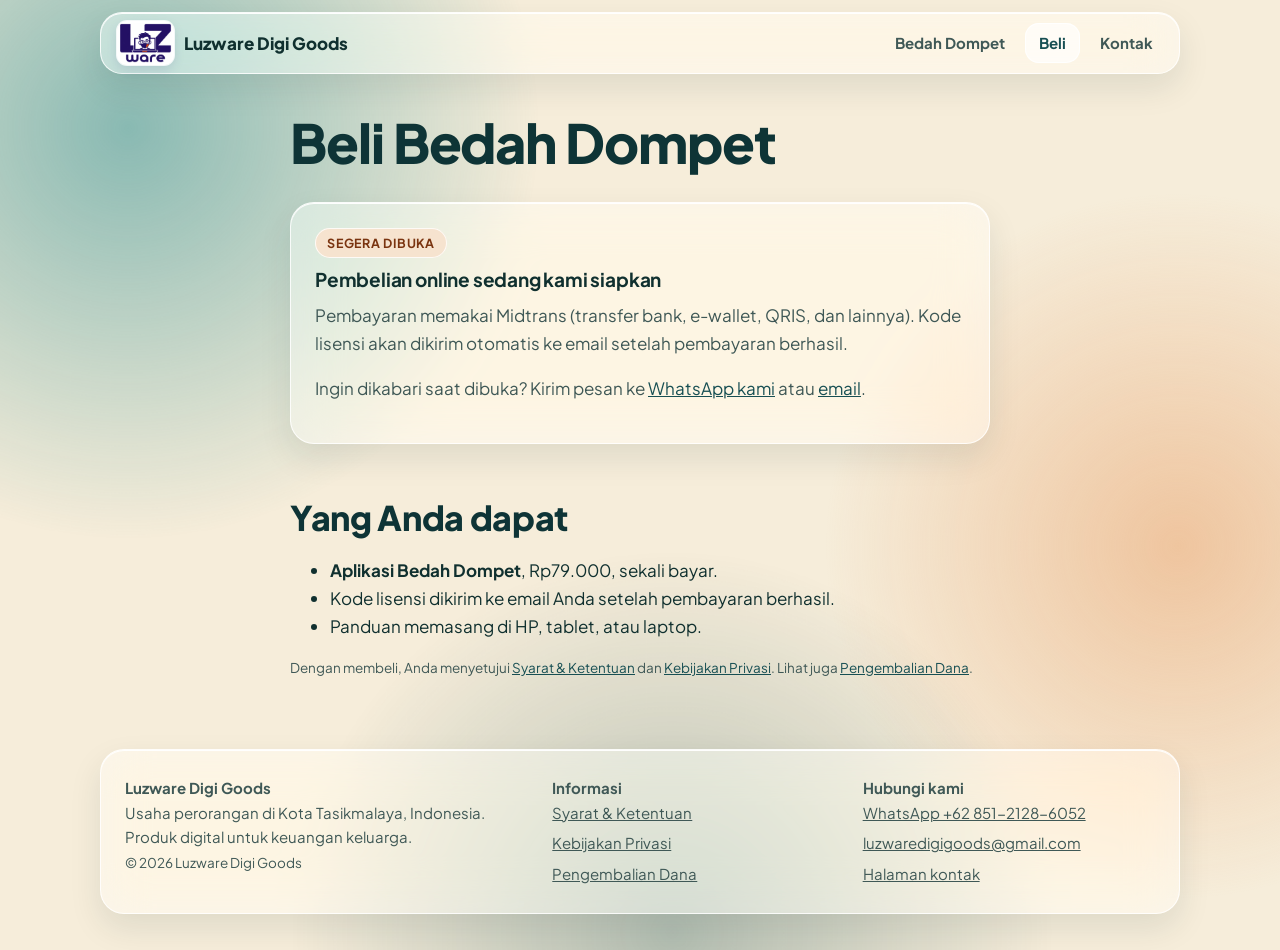
==== beli/index.html @ a2110abf "Logo LZware sebagai identitas situs; paket Lengkap Premium 3 tahun Co-Authored-By: Claude Opus 5.5 <" ====
<!doctype html>
<html lang="id">
<head>
<meta charset="utf-8">
<meta name="viewport" content="width=device-width, initial-scale=1">
<title>Beli Bedah Dompet | Luzware Digi Goods</title>
<meta name="description" content="Beli Bedah Dompet, budget planner keluarga. Pembayaran aman lewat Midtrans.">
<meta name="theme-color" content="#F6EDDA">
<link rel="icon" href="/favicon.ico" sizes="any">
<link rel="icon" type="image/png" sizes="32x32" href="/favicon-32.png">
<link rel="apple-touch-icon" href="/apple-touch-icon.png">
<link rel="preconnect" href="https://fonts.googleapis.com">
<link rel="preconnect" href="https://fonts.gstatic.com" crossorigin>
<link href="https://fonts.googleapis.com/css2?family=Plus+Jakarta+Sans:wght@400;600;700;800&display=swap" rel="stylesheet">
<link rel="stylesheet" href="/gaya.css">
</head>
<body>
<header class="atas"><div class="wrap">
  <a class="merek" href="/"><img src="/gambar/luzware-logo.png" alt="" width="58" height="45">Luzware Digi Goods</a>
  <nav class="menu" aria-label="Menu utama"><a href="/produk/bedah-dompet/">Bedah Dompet</a><a href="/beli/" aria-current="page">Beli</a><a href="/kontak/">Kontak</a></nav>
</div></header>
<main>

<section class="rapi" style="padding-top:36px"><div class="baca">
  <h1>Beli Bedah Dompet</h1>
  <div id="belum" class="kartu">
    <span class="label">Segera dibuka</span>
    <h3 style="margin-top:10px">Pembelian online sedang kami siapkan</h3>
    <p class="muted">Pembayaran memakai Midtrans (transfer bank, e-wallet, QRIS, dan lainnya). Kode lisensi akan dikirim otomatis ke email setelah pembayaran berhasil.</p>
    <p class="muted">Ingin dikabari saat dibuka? Kirim pesan ke <a href="https://wa.me/6285121286052?text=Halo%2C%20saya%20ingin%20dikabari%20saat%20Bedah%20Dompet%20dibuka">WhatsApp kami</a> atau <a href="mailto:luzwaredigigoods@gmail.com">email</a>.</p>
  </div>
  <form id="formBeli" class="kartu" hidden novalidate>
    <p id="modeUji" class="cat" hidden><b>Mode uji coba (Sandbox).</b> Pembayaran tidak sungguhan; pakai simulator Midtrans.</p>
    <fieldset class="paket-pilih" style="border:0;padding:0;margin:0"><legend class="label">Pilih paket</legend><div id="pilihPaket" class="paket-pilih"></div></fieldset>
    <div id="kolomKode" hidden>
      <label for="kode">Kode lisensi keluarga</label>
      <input id="kode" name="kode" autocomplete="off" autocapitalize="characters" maxlength="12" placeholder="BD-ABCD-EF23">
      <p class="muted tipis" style="margin-top:6px">Ada di email pembelian aplikasi. Pemilik akun juga bisa membuka halaman ini dari menu Premium di aplikasi; kodenya terisi otomatis.</p>
    </div>
    <label for="nama">Nama</label>
    <input id="nama" name="nama" autocomplete="name" maxlength="60" required>
    <label for="email" id="labelEmail">Email untuk menerima kode lisensi</label>
    <input id="email" name="email" type="email" autocomplete="email" inputmode="email" maxlength="100" required>
    <p class="muted tipis" style="margin-top:6px">Sebaiknya email akun Google yang akan dipakai membuka Bedah Dompet.</p>
    <label style="display:flex;gap:10px;align-items:flex-start;font-weight:400"><input id="setuju" type="checkbox" style="width:22px;min-height:22px;margin-top:3px;flex:none"> <span>Saya menyetujui <a href="/syarat-ketentuan/">Syarat &amp; Ketentuan</a> dan <a href="/kebijakan-privasi/">Kebijakan Privasi</a>.</span></label>
    <p id="salah" class="cat" role="alert" hidden></p>
    <div class="tombol"><button class="btn utama" id="tombolBayar" type="submit">Lanjut ke pembayaran</button></div>
    <p class="muted tipis">Anda akan diarahkan ke halaman pembayaran Midtrans yang aman: transfer bank, e-wallet, QRIS, dan lainnya.</p>
  </form>
  <h2>Yang Anda dapat</h2>
  <ul>
    <li><b>Aplikasi Bedah Dompet</b>, Rp79.000, sekali bayar.</li>
    <li>Kode lisensi dikirim ke email Anda setelah pembayaran berhasil.</li>
    <li>Panduan memasang di HP, tablet, atau laptop.</li>
  </ul>
  <p class="muted tipis">Dengan membeli, Anda menyetujui <a href="/syarat-ketentuan/">Syarat &amp; Ketentuan</a> dan <a href="/kebijakan-privasi/">Kebijakan Privasi</a>. Lihat juga <a href="/pengembalian-dana/">Pengembalian Dana</a>.</p>
</div></section>

</main>
<script src="/beli/pesan.js"></script>
<script>siapkanBeli();</script>
<footer class="bawah"><div class="wrap">
  <div><b>Luzware Digi Goods</b><br>Usaha perorangan di Kota Tasikmalaya, Indonesia.<br>Produk digital untuk keuangan keluarga.<br><span class="tipis">&copy; 2026 Luzware Digi Goods</span></div>
  <div><b>Informasi</b><ul>
    <li><a href="/syarat-ketentuan/">Syarat &amp; Ketentuan</a></li>
    <li><a href="/kebijakan-privasi/">Kebijakan Privasi</a></li>
    <li><a href="/pengembalian-dana/">Pengembalian Dana</a></li></ul></div>
  <div><b>Hubungi kami</b><ul>
    <li><a href="https://wa.me/6285121286052">WhatsApp +62 851-2128-6052</a></li>
    <li><a href="mailto:luzwaredigigoods@gmail.com">luzwaredigigoods@gmail.com</a></li>
    <li><a href="/kontak/">Halaman kontak</a></li></ul></div>
</div></footer>
<script src="/gerak.js" defer></script>
</body>
</html>
---- gaya.css ----
/* Luzware Digi Goods: gaya Liquid Glass (kaca bening di atas latar krem berwarna).
   Semua gerakan mati untuk pengunjung yang memilih "kurangi gerakan"; efek buram diperingan di layar kecil. */
:root{--bg:#F6EDDA;--fg:#10302F;--muted:#3F5856;--line:rgba(16,48,47,.13);--acc:#174F53;--acc-d:#0E3436;--on-acc:#fff;
  --kaca:rgba(255,255,255,.46);--kaca-kuat:rgba(255,255,255,.66);--tepi:rgba(255,255,255,.82);--kilap:rgba(255,255,255,.95);
  --label-bg:#F6E3CF;--label-fg:#7A3410;--soft:rgba(255,255,255,.55);--bayang:0 14px 32px rgba(16,48,47,.10);--bayang-naik:0 26px 50px rgba(16,48,47,.18);
  --gumpal1:rgba(47,143,146,.55);--gumpal2:rgba(233,164,110,.55);--gumpal3:rgba(23,79,83,.30);--buram:24px;color-scheme:light}
@media(prefers-color-scheme:dark){:root{--bg:#0B1F21;--fg:#E8F1F0;--muted:#A9C0BE;--line:rgba(255,255,255,.13);--acc:#7FC6C8;--acc-d:#B9E3E4;--on-acc:#062224;
  --kaca:rgba(255,255,255,.07);--kaca-kuat:rgba(255,255,255,.12);--tepi:rgba(255,255,255,.17);--kilap:rgba(255,255,255,.22);
  --label-bg:rgba(241,229,199,.13);--label-fg:#F1E5C7;--soft:rgba(255,255,255,.08);--bayang:0 14px 32px rgba(0,0,0,.28);--bayang-naik:0 26px 50px rgba(0,0,0,.4);
  --gumpal1:rgba(47,143,146,.45);--gumpal2:rgba(200,112,58,.30);--gumpal3:rgba(241,229,199,.10);color-scheme:dark}}
@media(max-width:700px){:root{--buram:14px}}
*{box-sizing:border-box}
[hidden]{display:none!important}
html{scroll-behavior:smooth}
body{margin:0;background:var(--bg);color:var(--fg);font:17px/1.65 "Plus Jakarta Sans",system-ui,-apple-system,"Segoe UI",Roboto,sans-serif;-webkit-text-size-adjust:100%;position:relative;min-height:100vh;overflow-x:clip}

/* Latar: tiga gumpalan warna yang hanyut pelan (gradien radial: lebih ringan daripada filter blur) */
body::before,body::after,html::before{content:"";position:fixed;z-index:-1;border-radius:50%;pointer-events:none;will-change:transform}
html::before{width:70vmax;height:70vmax;left:-25vmax;top:-25vmax;background:radial-gradient(circle,var(--gumpal1),transparent 65%);animation:hanyut1 22s ease-in-out infinite}
body::before{width:60vmax;height:60vmax;right:-22vmax;top:18vh;background:radial-gradient(circle,var(--gumpal2),transparent 65%);animation:hanyut2 26s ease-in-out infinite}
body::after{width:65vmax;height:65vmax;left:20vw;bottom:-35vmax;background:radial-gradient(circle,var(--gumpal3),transparent 65%);animation:hanyut1 30s ease-in-out -8s infinite}
@keyframes hanyut1{0%,100%{transform:translate(0,0) scale(1)}50%{transform:translate(6vw,5vh) scale(1.1)}}
@keyframes hanyut2{0%,100%{transform:translate(0,0) scale(1)}50%{transform:translate(-7vw,4vh) scale(.92)}}

a{color:var(--acc)}
a:hover{color:var(--acc-d)}
img{max-width:100%;height:auto}
.wrap{max-width:1080px;margin:0 auto;padding:0 20px}
.baca{max-width:740px;margin:0 auto;padding:0 20px}

/* Kaca: dipakai menu atas, kartu, tanya-jawab, kaki halaman */
header.atas .wrap,.kartu,details,footer.bawah .wrap,.opsi,.cat,input,select,textarea{background:var(--kaca);-webkit-backdrop-filter:blur(var(--buram)) saturate(170%);backdrop-filter:blur(var(--buram)) saturate(170%);border:1px solid var(--tepi);box-shadow:inset 0 1px 0 var(--kilap),var(--bayang)}
@supports not ((backdrop-filter:blur(1px)) or (-webkit-backdrop-filter:blur(1px))){header.atas .wrap,.kartu,details,footer.bawah .wrap,.opsi,.cat,input,select,textarea{background:var(--kaca-kuat)}}

header.atas{position:sticky;top:0;z-index:10;padding:12px 0 0}
@media(max-width:700px){header.atas{position:relative}}
section[id],h2[id]{scroll-margin-top:96px}
header.atas .wrap{display:flex;align-items:center;gap:16px;min-height:60px;flex-wrap:wrap;padding:8px 12px 8px 16px;border-radius:22px;max-width:1080px;width:calc(100% - 32px)}
.merek{display:flex;align-items:center;gap:10px;font-weight:800;color:var(--fg);text-decoration:none}
.merek img{height:44px;width:auto;border-radius:10px;background:#fff;box-shadow:0 0 0 1px var(--tepi),0 4px 12px rgba(35,16,100,.12)}
nav.menu{margin-left:auto;display:flex;gap:6px 6px;flex-wrap:wrap;font-size:15px}
nav.menu a{color:var(--muted);text-decoration:none;font-weight:700;padding:8px 14px;border-radius:14px;transition:background-color .25s,color .25s}
nav.menu a:hover{background:var(--soft);color:var(--fg)}
nav.menu a[aria-current]{background:var(--kaca-kuat);color:var(--acc);box-shadow:inset 0 0 0 1px var(--tepi)}

h1,h2,h3{line-height:1.2;margin:0 0 .5em;letter-spacing:-.01em}
h1{font-size:clamp(32px,5.4vw,54px);font-weight:800;letter-spacing:-.02em;color:var(--acc-d)}
h2{font-size:clamp(24px,3.6vw,34px);font-weight:800;margin-top:1.6em;color:var(--acc-d)}
h3{font-size:19px;margin-top:1.4em}
@media(prefers-color-scheme:dark){h1,h2{color:var(--fg)}}
p,ul,ol{margin:0 0 1em}
.muted{color:var(--muted)}
.hero{padding:56px 0 36px}
.hero .wrap{display:grid;gap:36px;align-items:center}
@media(min-width:860px){.hero .wrap{grid-template-columns:1.1fr .9fr}}
.hero p.lead{font-size:19px;color:var(--muted);max-width:34em}
.tombol{display:flex;gap:12px;flex-wrap:wrap;margin:24px 0 8px}

.btn{display:inline-flex;align-items:center;justify-content:center;min-height:50px;padding:0 24px;border-radius:16px;font-weight:700;text-decoration:none;border:0;cursor:pointer;font-size:16px;font-family:inherit;transition:transform .2s cubic-bezier(.2,.8,.2,1),box-shadow .2s,background-color .2s}
.btn.utama{background:var(--acc);color:var(--on-acc);box-shadow:0 8px 20px rgba(16,48,47,.2)}
.btn.utama:hover{color:var(--on-acc);transform:translateY(-2px);box-shadow:0 14px 28px rgba(16,48,47,.28)}
.btn.kedua{background:var(--kaca);color:var(--fg);-webkit-backdrop-filter:blur(16px);backdrop-filter:blur(16px);box-shadow:inset 0 0 0 1px var(--tepi)}
.btn.kedua:hover{color:var(--fg);transform:translateY(-2px);background:var(--kaca-kuat)}
.btn:active{transform:scale(.97)}
.btn:focus-visible,a:focus-visible,summary:focus-visible,input:focus-visible{outline:3px solid var(--acc);outline-offset:3px}
.btn[aria-disabled=true],.btn:disabled{opacity:.6;pointer-events:none}

/* Tangkapan layar aplikasi dalam bingkai kaca yang mengapung */
.ponsel{display:flex;justify-content:center;gap:18px}
.ponsel img{width:min(44%,230px);border-radius:30px;border:9px solid var(--kaca-kuat);box-shadow:0 0 0 1px var(--tepi),0 30px 60px rgba(16,48,47,.2);animation:apung 6s ease-in-out infinite}
.ponsel img:nth-child(2){margin-top:48px;animation-duration:7s;animation-delay:-2s}
@keyframes apung{0%,100%{transform:translateY(0)}50%{transform:translateY(-14px)}}

section{padding:28px 0}
.kartu{position:relative;overflow:hidden;border-radius:24px;padding:24px;transition:transform .35s cubic-bezier(.2,.8,.2,1),box-shadow .35s}
.kartu::after{content:"";position:absolute;top:0;left:0;width:40%;height:100%;background:linear-gradient(90deg,transparent,rgba(255,255,255,.5),transparent);transform:translateX(-130%) skewX(-20deg);pointer-events:none}
@media(hover:hover){.grid .kartu:hover{transform:translateY(-6px);box-shadow:inset 0 1px 0 var(--kilap),var(--bayang-naik)}.grid .kartu:hover::after{animation:kilau .9s ease-out}}
@keyframes kilau{to{transform:translateX(280%) skewX(-20deg)}}
.grid{display:grid;gap:18px}
@media(min-width:720px){.grid.dua{grid-template-columns:1fr 1fr}.grid.tiga{grid-template-columns:repeat(3,1fr)}}
.grid .kartu h3{margin-top:0;font-size:18px}
.grid .kartu p{margin:0;color:var(--muted);font-size:16px}
.harga{font-size:34px;font-weight:800;color:var(--acc-d);margin:.2em 0;display:flex;flex-wrap:wrap;align-items:baseline;column-gap:8px}
@media(prefers-color-scheme:dark){.harga{color:var(--fg)}}
.harga small{font-size:15px;font-weight:600;color:var(--muted)}
.paket{display:flex;flex-direction:column}
.paket .btn{margin-top:auto}
.paket .label{align-self:flex-start}
.harga small{white-space:nowrap}
.paket.sorot{border:2px solid var(--acc);background:var(--kaca-kuat)}
.label{display:inline-block;font-size:12.5px;font-weight:700;letter-spacing:.06em;text-transform:uppercase;background:var(--label-bg);color:var(--label-fg);padding:5px 12px;border-radius:99px;box-shadow:inset 0 0 0 1px var(--tepi)}
.paket ul{padding-left:1.2em;color:var(--muted);font-size:16px}
.cat{border-radius:18px;padding:16px 18px;font-size:15.5px}
details{border-radius:20px;padding:16px 20px;margin-bottom:12px;transition:background-color .25s}
details[open]{background:var(--kaca-kuat)}
summary{font-weight:700;cursor:pointer;list-style:none;display:flex;justify-content:space-between;gap:12px;align-items:center}
summary::-webkit-details-marker{display:none}
summary::after{content:"+";font-size:22px;line-height:1;color:var(--acc);transition:transform .3s cubic-bezier(.2,.8,.2,1)}
details[open] summary::after{transform:rotate(45deg)}
details p{margin:.7em 0 0;color:var(--muted)}
details[open] p{animation:naik .45s cubic-bezier(.2,.8,.2,1) both}

footer.bawah{margin-top:48px;padding:0 0 36px;font-size:15px;color:var(--muted)}
footer.bawah .wrap{display:grid;gap:18px;border-radius:24px;padding:26px 24px;width:calc(100% - 32px)}
@media(min-width:760px){footer.bawah .wrap{grid-template-columns:1.4fr 1fr 1fr}}
footer.bawah a{color:var(--muted)}
footer.bawah a:hover{color:var(--fg)}
footer.bawah ul{list-style:none;padding:0;margin:0;display:grid;gap:6px}
.tipis{font-size:13.5px}
table{border-collapse:separate;border-spacing:0;width:100%;margin:0 0 1.2em;font-size:16px;background:var(--kaca);border:1px solid var(--tepi);border-radius:16px;overflow:hidden}
th,td{border-bottom:1px solid var(--line);padding:10px 14px;text-align:left;vertical-align:top}
tr:last-child td{border-bottom:0}
th{background:var(--soft)}
label{display:block;font-weight:600;margin:14px 0 6px}
input,select,textarea{width:100%;min-height:48px;padding:10px 14px;border-radius:14px;color:var(--fg);font:inherit;box-shadow:inset 0 1px 0 var(--kilap)}
.rapi{padding-bottom:8px}
.paket-pilih{display:grid;gap:10px;margin-bottom:6px}
.paket-pilih legend{margin-bottom:10px}
.opsi{display:flex;gap:12px;align-items:flex-start;font-weight:400;margin:0;padding:14px 16px;border-radius:18px;cursor:pointer;transition:transform .2s,background-color .2s}
.opsi:hover{background:var(--kaca-kuat)}
.opsi:has(input:checked){border:2px solid var(--acc);background:var(--kaca-kuat)}
.opsi input{width:20px;min-height:20px;margin-top:4px;flex:none;box-shadow:none;accent-color:var(--acc)}
.langkah{counter-reset:l;list-style:none;padding:0;display:grid;gap:12px}
.langkah li{counter-increment:l;padding-left:48px;position:relative}
.langkah li::before{content:counter(l);position:absolute;left:0;top:0;width:34px;height:34px;border-radius:12px;background:var(--acc);color:var(--on-acc);display:grid;place-items:center;font-weight:800;font-size:15px}

/* Gerakan: bagian atas muncul berurutan saat dibuka; bagian lain muncul saat digulir (gerak.js) */
@keyframes naik{from{opacity:0;transform:translateY(22px)}to{opacity:1;transform:none}}
.hero .wrap>div:not(.ponsel)>*,.hero .ponsel{animation:naik .9s cubic-bezier(.2,.8,.2,1) both}
.hero .wrap>div:not(.ponsel)>:nth-child(2){animation-delay:.08s}.hero .wrap>div:not(.ponsel)>:nth-child(3){animation-delay:.16s}.hero .wrap>div:not(.ponsel)>:nth-child(4){animation-delay:.24s}.hero .wrap>div:not(.ponsel)>:nth-child(5){animation-delay:.32s}
.hero .ponsel{animation-delay:.3s}
html.gerak .muncul{opacity:0;transform:translateY(20px);transition:opacity .7s cubic-bezier(.2,.8,.2,1),transform .7s cubic-bezier(.2,.8,.2,1)}
html.gerak .muncul.tampak{opacity:1;transform:none}

@media(prefers-reduced-motion:reduce){
  html{scroll-behavior:auto}
  *,*::before,*::after{animation:none!important;transition:none!important}
  html.gerak .muncul{opacity:1;transform:none}
}
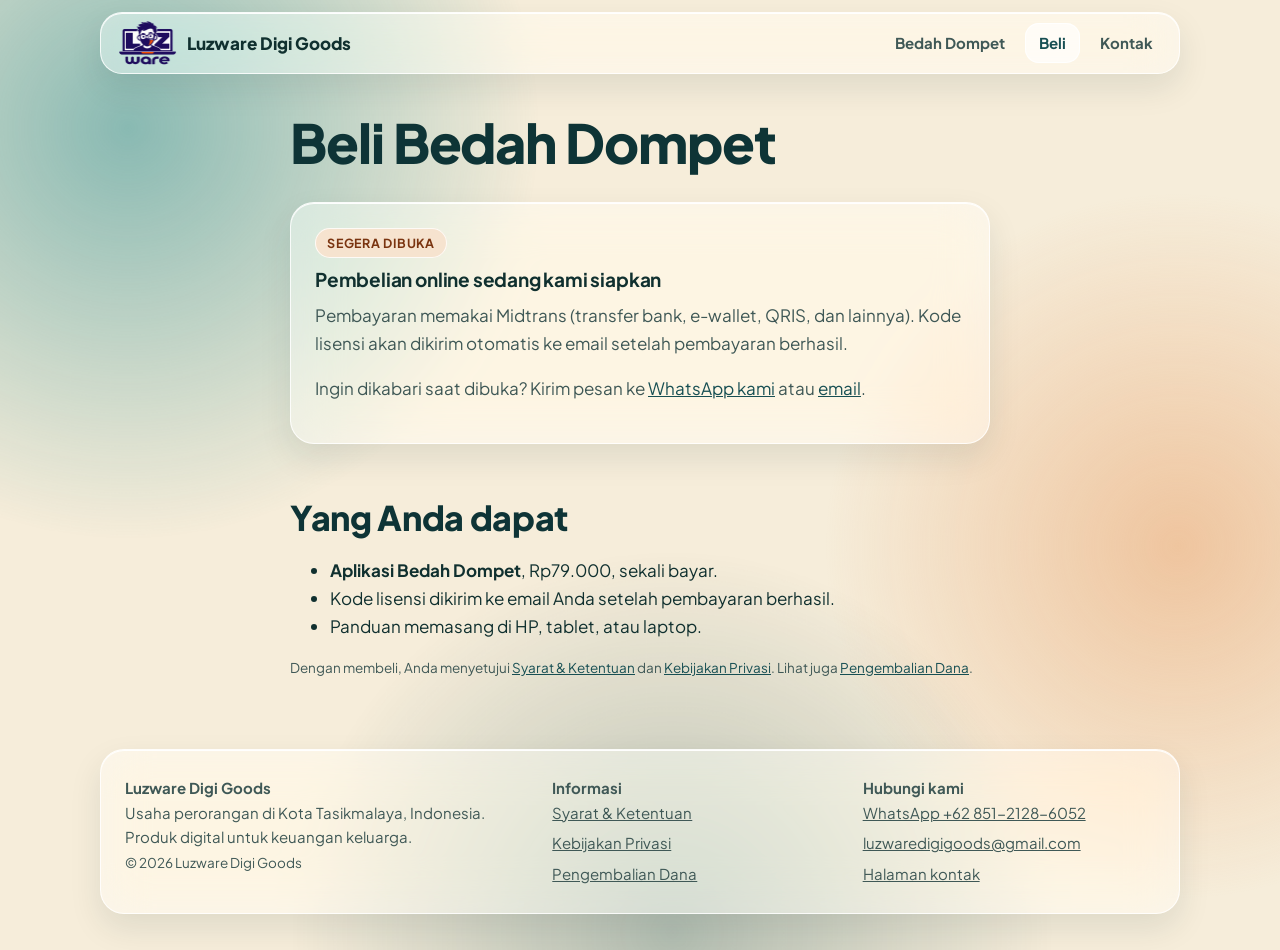
==== commit ea10881e: "Situs: logo LZware tanpa latar, S&K Premium tanpa (segera hadir) Co-Authored-By: Claude Opus 5.5 <no" ====
--- a/beli/index.html
+++ b/beli/index.html
@@ -16,7 +16,7 @@
 </head>
 <body>
 <header class="atas"><div class="wrap">
-  <a class="merek" href="/"><img src="/gambar/luzware-logo.png" alt="" width="58" height="45">Luzware Digi Goods</a>
+  <a class="merek" href="/"><img src="/gambar/luzware-logo.png" alt="" width="60" height="44">Luzware Digi Goods</a>
   <nav class="menu" aria-label="Menu utama"><a href="/produk/bedah-dompet/">Bedah Dompet</a><a href="/beli/" aria-current="page">Beli</a><a href="/kontak/">Kontak</a></nav>
 </div></header>
 <main>
--- a/gaya.css
+++ b/gaya.css
@@ -37,7 +37,8 @@
 section[id],h2[id]{scroll-margin-top:96px}
 header.atas .wrap{display:flex;align-items:center;gap:16px;min-height:60px;flex-wrap:wrap;padding:8px 12px 8px 16px;border-radius:22px;max-width:1080px;width:calc(100% - 32px)}
 .merek{display:flex;align-items:center;gap:10px;font-weight:800;color:var(--fg);text-decoration:none}
-.merek img{height:44px;width:auto;border-radius:10px;background:#fff;box-shadow:0 0 0 1px var(--tepi),0 4px 12px rgba(35,16,100,.12)}
+.merek img{height:44px;width:auto}
+@media(prefers-color-scheme:dark){.merek img{filter:drop-shadow(0 0 .6px #fff) drop-shadow(0 0 .6px #fff) drop-shadow(0 0 4px rgba(255,255,255,.35))}}
 nav.menu{margin-left:auto;display:flex;gap:6px 6px;flex-wrap:wrap;font-size:15px}
 nav.menu a{color:var(--muted);text-decoration:none;font-weight:700;padding:8px 14px;border-radius:14px;transition:background-color .25s,color .25s}
 nav.menu a:hover{background:var(--soft);color:var(--fg)}
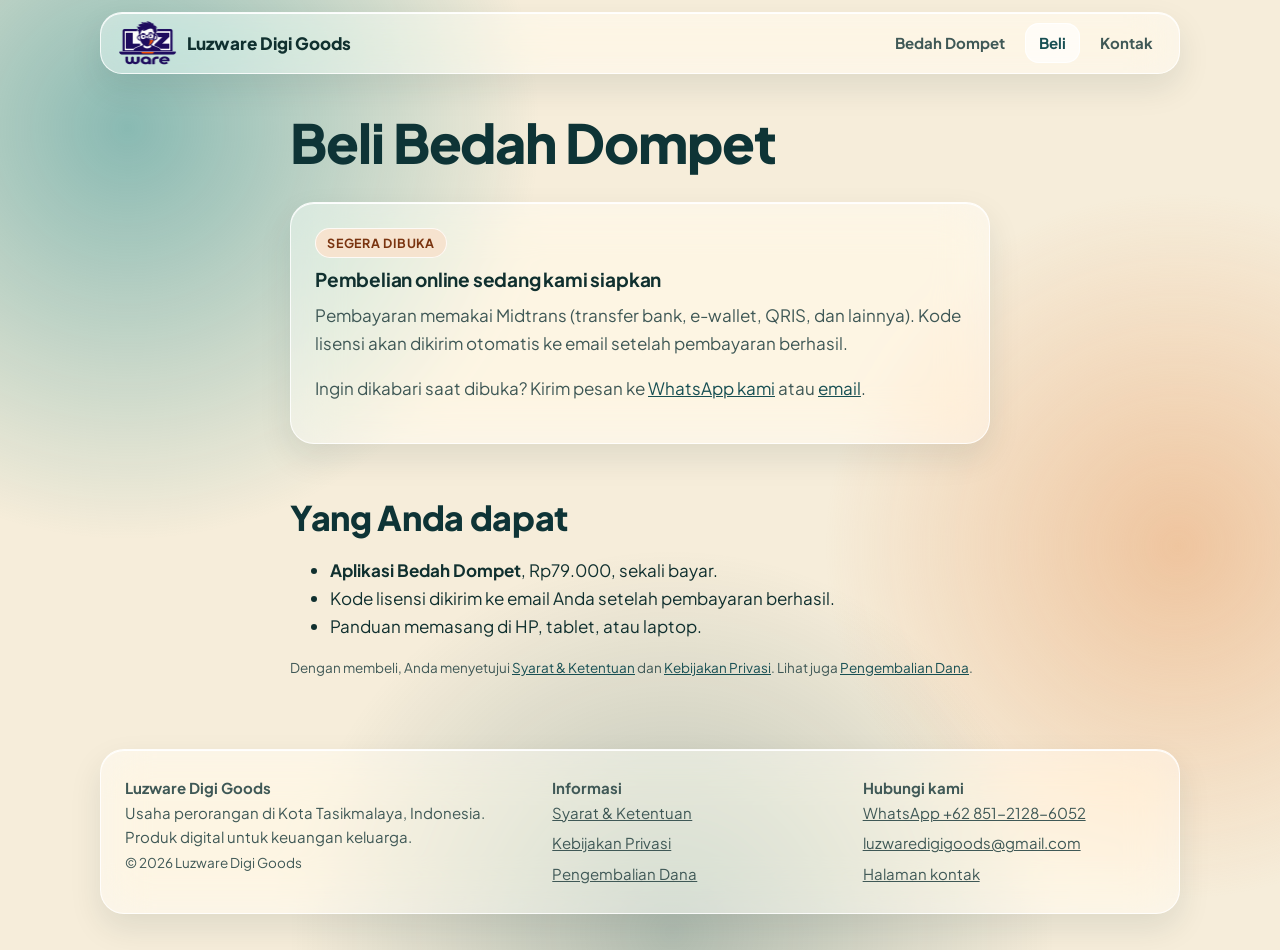
==== commit 2e770c29: "Beli: widget verifikasi manusia Cloudflare Turnstile (anti pesanan palsu) Menambahkan wadah dan kode" ====
--- a/beli/index.html
+++ b/beli/index.html
@@ -5,6 +5,17 @@
 <meta name="viewport" content="width=device-width, initial-scale=1">
 <title>Beli Bedah Dompet | Luzware Digi Goods</title>
 <meta name="description" content="Beli Bedah Dompet, budget planner keluarga. Pembayaran aman lewat Midtrans.">
+<meta property="og:type" content="website">
+<meta property="og:site_name" content="Luzware Digi Goods">
+<meta property="og:locale" content="id_ID">
+<meta property="og:title" content="Beli Bedah Dompet | Luzware Digi Goods">
+<meta property="og:description" content="Beli Bedah Dompet, budget planner keluarga. Pembayaran aman lewat Midtrans.">
+<meta property="og:url" content="https://bedahdompet.com/beli/">
+<meta property="og:image" content="https://bedahdompet.com/gambar/og-bedah-dompet.jpg">
+<meta property="og:image:width" content="1200">
+<meta property="og:image:height" content="630">
+<meta property="og:image:alt" content="Bedah Dompet, budget planner keluarga: Rp79.000 sekali bayar, data di Google Drive Anda sendiri">
+<meta name="twitter:card" content="summary_large_image">
 <meta name="theme-color" content="#F6EDDA">
 <link rel="icon" href="/favicon.ico" sizes="any">
 <link rel="icon" type="image/png" sizes="32x32" href="/favicon-32.png">
@@ -43,6 +54,7 @@
     <input id="email" name="email" type="email" autocomplete="email" inputmode="email" maxlength="100" required>
     <p class="muted tipis" style="margin-top:6px">Sebaiknya email akun Google yang akan dipakai membuka Bedah Dompet.</p>
     <label style="display:flex;gap:10px;align-items:flex-start;font-weight:400"><input id="setuju" type="checkbox" style="width:22px;min-height:22px;margin-top:3px;flex:none"> <span>Saya menyetujui <a href="/syarat-ketentuan/">Syarat &amp; Ketentuan</a> dan <a href="/kebijakan-privasi/">Kebijakan Privasi</a>.</span></label>
+    <div id="turnstile" style="margin:4px 0"></div>
     <p id="salah" class="cat" role="alert" hidden></p>
     <div class="tombol"><button class="btn utama" id="tombolBayar" type="submit">Lanjut ke pembayaran</button></div>
     <p class="muted tipis">Anda akan diarahkan ke halaman pembayaran Midtrans yang aman: transfer bank, e-wallet, QRIS, dan lainnya.</p>
--- a/gaya.css
+++ b/gaya.css
@@ -43,6 +43,24 @@
 nav.menu a{color:var(--muted);text-decoration:none;font-weight:700;padding:8px 14px;border-radius:14px;transition:background-color .25s,color .25s}
 nav.menu a:hover{background:var(--soft);color:var(--fg)}
 nav.menu a[aria-current]{background:var(--kaca-kuat);color:var(--acc);box-shadow:inset 0 0 0 1px var(--tepi)}
+/* Menu HP: tombol Menu + daftar turun (diaktifkan gerak.js) */
+.tombol-menu{display:none}
+@media(max-width:700px){
+  html.menu-hp header.atas .wrap{position:relative;flex-wrap:nowrap}
+  html.menu-hp .tombol-menu{display:inline-flex;align-items:center;gap:8px;margin-left:auto;font:inherit;font-size:15px;font-weight:700;color:var(--fg);background:var(--soft);border:1px solid var(--tepi);border-radius:14px;padding:8px 12px;cursor:pointer;min-height:44px}
+  .tombol-menu svg path{stroke:currentColor;stroke-width:2;stroke-linecap:round;fill:none;transform-origin:12px 12px;transition:transform .25s,opacity .2s}
+  header.atas.buka .tombol-menu svg .g1{transform:translateY(5px) rotate(45deg)}
+  header.atas.buka .tombol-menu svg .g2{opacity:0}
+  header.atas.buka .tombol-menu svg .g3{transform:translateY(-5px) rotate(-45deg)}
+  html.menu-hp nav.menu{position:absolute;top:calc(100% + 8px);right:0;min-width:220px;flex-direction:column;flex-wrap:nowrap;gap:2px;padding:8px;border-radius:18px;
+    /* padat: efek buram bertumpuk di dalam kaca header tidak berjalan di Chrome, isi halaman jadi tembus */
+    background:#FBF6EC;border:1px solid var(--tepi);box-shadow:inset 0 1px 0 var(--kilap),var(--bayang-naik);
+    opacity:0;visibility:hidden;transform:translateY(-6px) scale(.98);transform-origin:top right}
+  html.menu-hp header.atas.tutup nav.menu{transition:opacity .2s,transform .2s,visibility 0s .2s}
+  html.menu-hp header.atas.buka nav.menu{opacity:1;visibility:visible;transform:none;transition:opacity .2s,transform .2s}
+  html.menu-hp nav.menu a{padding:12px 14px;font-size:16px}
+}
+@media(prefers-color-scheme:dark) and (max-width:700px){html.menu-hp nav.menu{background:#0E2628}}
 
 h1,h2,h3{line-height:1.2;margin:0 0 .5em;letter-spacing:-.01em}
 h1{font-size:clamp(32px,5.4vw,54px);font-weight:800;letter-spacing:-.02em;color:var(--acc-d)}
@@ -63,6 +81,7 @@
 .btn.kedua{background:var(--kaca);color:var(--fg);-webkit-backdrop-filter:blur(16px);backdrop-filter:blur(16px);box-shadow:inset 0 0 0 1px var(--tepi)}
 .btn.kedua:hover{color:var(--fg);transform:translateY(-2px);background:var(--kaca-kuat)}
 .btn:active{transform:scale(.97)}
+.kode-lisensi .kode-besar{margin:.2em 0 0;font:800 clamp(26px,8vw,34px)/1.2 ui-monospace,"SF Mono",Menlo,Consolas,monospace;letter-spacing:.06em;color:var(--acc);user-select:all;word-break:break-all}
 .btn:focus-visible,a:focus-visible,summary:focus-visible,input:focus-visible{outline:3px solid var(--acc);outline-offset:3px}
 .btn[aria-disabled=true],.btn:disabled{opacity:.6;pointer-events:none}
 
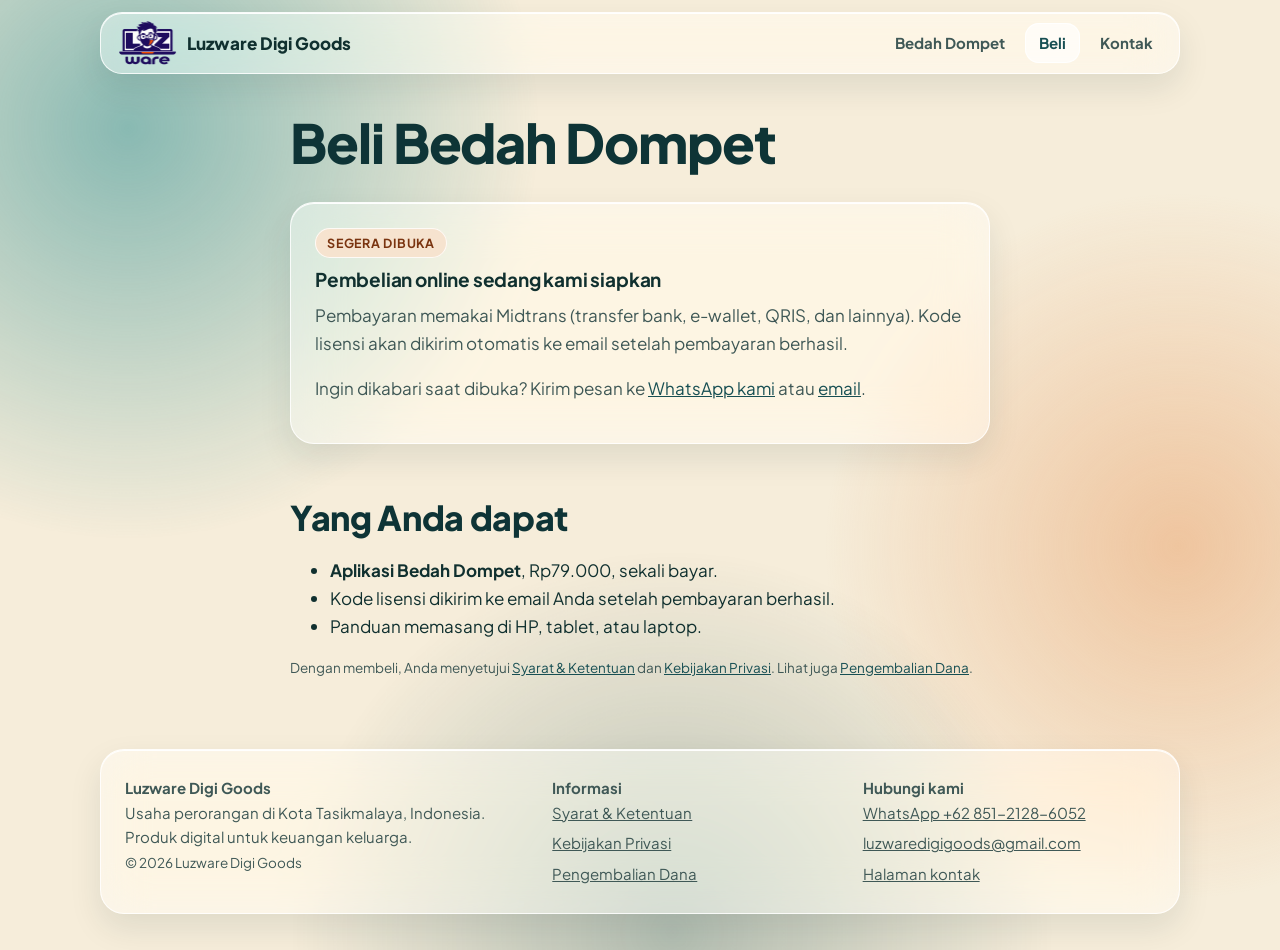
==== commit 2f4dc1e5: "Beli: pasang kunci situs Turnstile + perbaiki widget yang tidak tampil - beli/pesan.js: TURNSTILE_SI" ====
--- a/beli/index.html
+++ b/beli/index.html
@@ -54,7 +54,7 @@
     <input id="email" name="email" type="email" autocomplete="email" inputmode="email" maxlength="100" required>
     <p class="muted tipis" style="margin-top:6px">Sebaiknya email akun Google yang akan dipakai membuka Bedah Dompet.</p>
     <label style="display:flex;gap:10px;align-items:flex-start;font-weight:400"><input id="setuju" type="checkbox" style="width:22px;min-height:22px;margin-top:3px;flex:none"> <span>Saya menyetujui <a href="/syarat-ketentuan/">Syarat &amp; Ketentuan</a> dan <a href="/kebijakan-privasi/">Kebijakan Privasi</a>.</span></label>
-    <div id="turnstile" style="margin:4px 0"></div>
+    <div id="wadahTurnstile" style="margin:4px 0"></div>
     <p id="salah" class="cat" role="alert" hidden></p>
     <div class="tombol"><button class="btn utama" id="tombolBayar" type="submit">Lanjut ke pembayaran</button></div>
     <p class="muted tipis">Anda akan diarahkan ke halaman pembayaran Midtrans yang aman: transfer bank, e-wallet, QRIS, dan lainnya.</p>
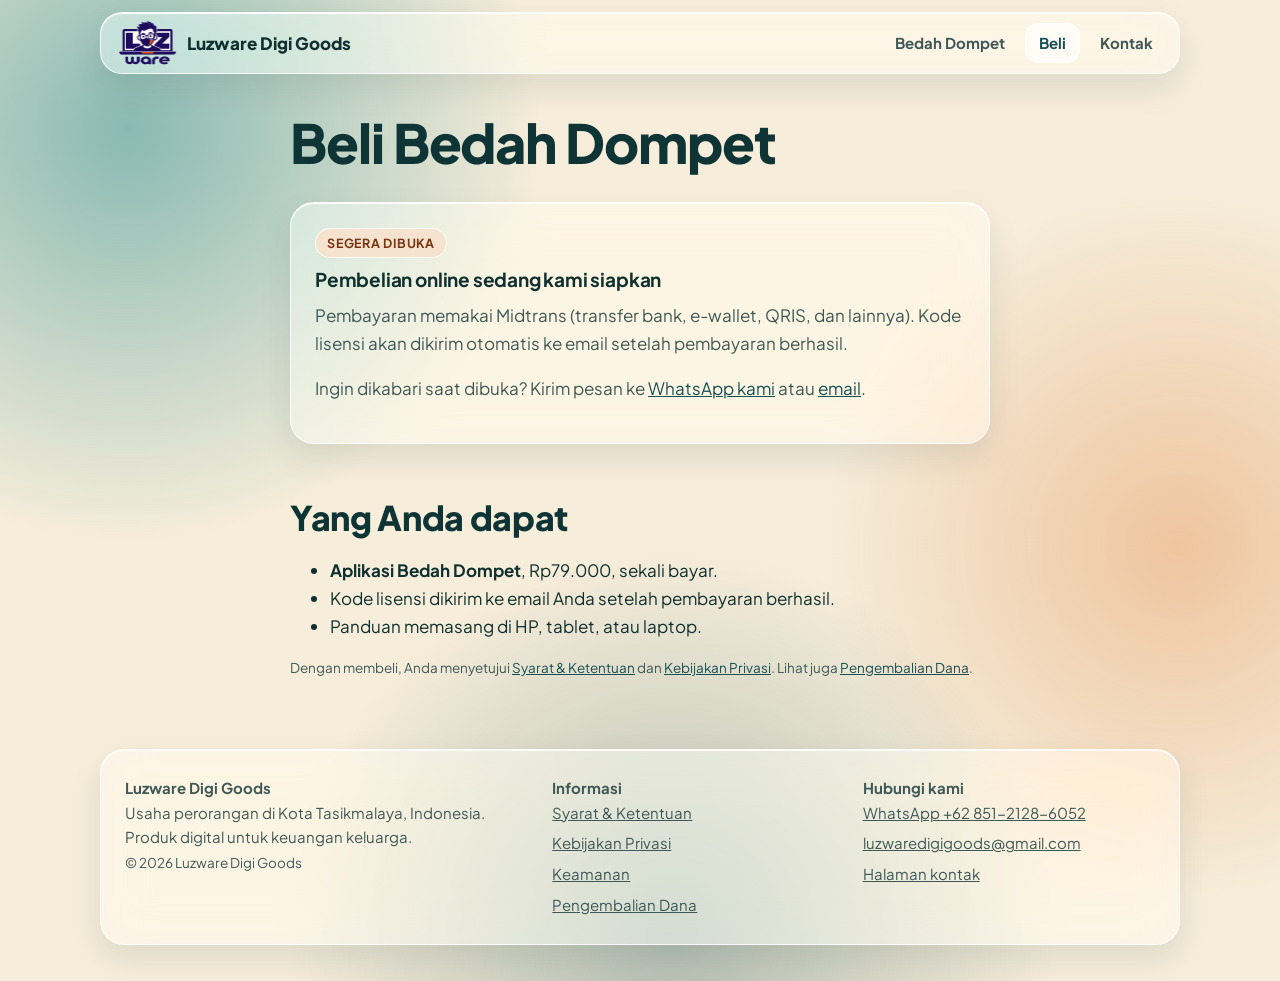
==== commit 97c81032: "Halaman Keamanan & Privasi Co-Authored-By: Claude Opus 5.5 <noreply@anthropic.com> Claude-Session: h" ====
--- a/beli/index.html
+++ b/beli/index.html
@@ -76,6 +76,7 @@
   <div><b>Informasi</b><ul>
     <li><a href="/syarat-ketentuan/">Syarat &amp; Ketentuan</a></li>
     <li><a href="/kebijakan-privasi/">Kebijakan Privasi</a></li>
+    <li><a href="/keamanan/">Keamanan</a></li>
     <li><a href="/pengembalian-dana/">Pengembalian Dana</a></li></ul></div>
   <div><b>Hubungi kami</b><ul>
     <li><a href="https://wa.me/6285121286052">WhatsApp +62 851-2128-6052</a></li>
--- a/gaya.css
+++ b/gaya.css
@@ -157,3 +157,42 @@
   *,*::before,*::after{animation:none!important;transition:none!important}
   html.gerak .muncul{opacity:1;transform:none}
 }
+
+/* Galeri video produk: Reel 9:16 berjajar (digeser di HP), motion 4:5 berdua */
+.galeri-video{display:grid;gap:18px;grid-template-columns:repeat(3,1fr);margin:16px 0}
+.galeri-video.dua{grid-template-columns:repeat(2,minmax(0,340px));justify-content:center}
+.kartu.video{margin:0;padding:10px;border-radius:26px}
+.kartu.video video{display:block;width:100%;height:auto;aspect-ratio:9/16;border-radius:18px;background:#0E2628;object-fit:cover}
+.kartu.video.lebar video{aspect-ratio:4/5}
+.kartu.video figcaption{padding:10px 6px 4px;display:grid;gap:2px}
+.kartu.video figcaption span{color:var(--muted);font-size:14.5px}
+@media(max-width:720px){
+  .galeri-video{grid-template-columns:none;grid-auto-flow:column;grid-auto-columns:72%;overflow-x:auto;scroll-snap-type:x mandatory;padding:4px 4px 12px;margin:12px -4px}
+  .galeri-video.dua{grid-auto-columns:78%;justify-content:start}
+  .galeri-video>*{scroll-snap-align:center}
+}
+
+/* Tur fitur: tab + tangkapan layar asli dalam bingkai ponsel. Tanpa skrip, semua panel tampil berurutan. */
+.tur{display:grid;gap:18px;margin-top:16px}
+.tur-tab{display:flex;gap:8px;overflow-x:auto;padding:4px 2px 8px;scrollbar-width:none}
+.tur-tab::-webkit-scrollbar{display:none}
+.tur-tab button{flex:none;font:inherit;font-size:15px;font-weight:700;color:var(--muted);background:var(--kaca);border:1px solid var(--tepi);border-radius:99px;padding:10px 18px;min-height:44px;cursor:pointer;transition:background-color .25s,color .25s,box-shadow .25s}
+.tur-tab button:hover{color:var(--fg);background:var(--kaca-kuat)}
+.tur-tab button[aria-selected=true]{background:var(--acc);color:var(--on-acc);border-color:var(--acc);box-shadow:0 8px 20px rgba(16,48,47,.2)}
+.tur-panel{display:grid;gap:24px;align-items:center;border-radius:28px;padding:24px;background:var(--kaca);-webkit-backdrop-filter:blur(var(--buram)) saturate(170%);backdrop-filter:blur(var(--buram)) saturate(170%);border:1px solid var(--tepi);box-shadow:inset 0 1px 0 var(--kilap),var(--bayang)}
+@media(min-width:820px){.tur-panel{grid-template-columns:1fr 1.05fr;padding:36px}}
+.tur-teks h3{font-size:clamp(22px,3vw,28px);margin:.5em 0 .4em;color:var(--acc-d)}
+@media(prefers-color-scheme:dark){.tur-teks h3{color:var(--fg)}}
+.tur-teks p{color:var(--muted)}
+.centang{list-style:none;padding:0;margin:0;display:grid;gap:10px}
+.centang li{position:relative;padding-left:32px;color:var(--fg)}
+.centang li::before{content:"";position:absolute;left:0;top:3px;width:22px;height:22px;border-radius:8px;background:var(--acc) url("data:image/svg+xml,%3Csvg xmlns='http://www.w3.org/2000/svg' viewBox='0 0 24 24'%3E%3Cpath d='M6 12.5l4 4 8-9' fill='none' stroke='white' stroke-width='3' stroke-linecap='round' stroke-linejoin='round'/%3E%3C/svg%3E") center/16px no-repeat}
+.tur-layar{display:flex;justify-content:center;gap:16px}
+.tur-layar img{width:min(46%,250px);border-radius:30px;border:9px solid var(--kaca-kuat);box-shadow:0 0 0 1px var(--tepi),0 26px 50px rgba(16,48,47,.2)}
+.tur-layar img:nth-child(2){margin-top:40px}
+.tur-layar img:only-child{width:min(62%,260px)}
+html.tur-js .tur-panel{display:none}
+html.tur-js .tur-panel.aktif{display:grid;animation:naik .5s cubic-bezier(.2,.8,.2,1) both}
+html.tur-js .tur-panel.aktif .tur-layar img{animation:naik .6s cubic-bezier(.2,.8,.2,1) both}
+html.tur-js .tur-panel.aktif .tur-layar img:nth-child(2){animation-delay:.08s}
+html.tur-js .tur-panel>.tur-teks>.label{display:none}
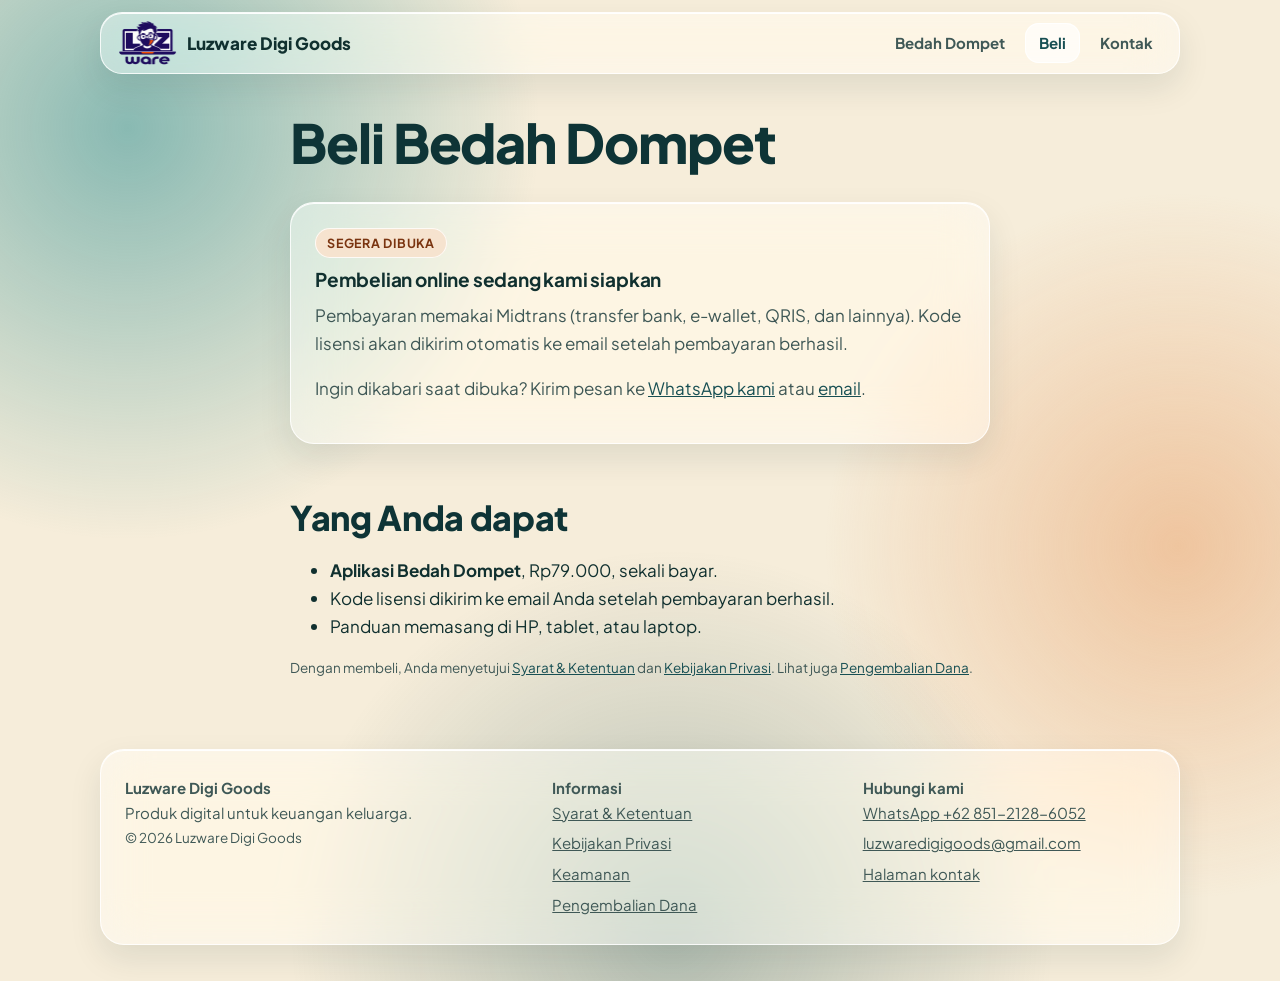
==== commit dae0402f: "Kaki halaman tanpa kota Co-Authored-By: Claude Opus 5.5 <noreply@anthropic.com> Claude-Session: http" ====
--- a/beli/index.html
+++ b/beli/index.html
@@ -72,7 +72,7 @@
 <script src="/beli/pesan.js"></script>
 <script>siapkanBeli();</script>
 <footer class="bawah"><div class="wrap">
-  <div><b>Luzware Digi Goods</b><br>Usaha perorangan di Kota Tasikmalaya, Indonesia.<br>Produk digital untuk keuangan keluarga.<br><span class="tipis">&copy; 2026 Luzware Digi Goods</span></div>
+  <div><b>Luzware Digi Goods</b><br>Produk digital untuk keuangan keluarga.<br><span class="tipis">&copy; 2026 Luzware Digi Goods</span></div>
   <div><b>Informasi</b><ul>
     <li><a href="/syarat-ketentuan/">Syarat &amp; Ketentuan</a></li>
     <li><a href="/kebijakan-privasi/">Kebijakan Privasi</a></li>
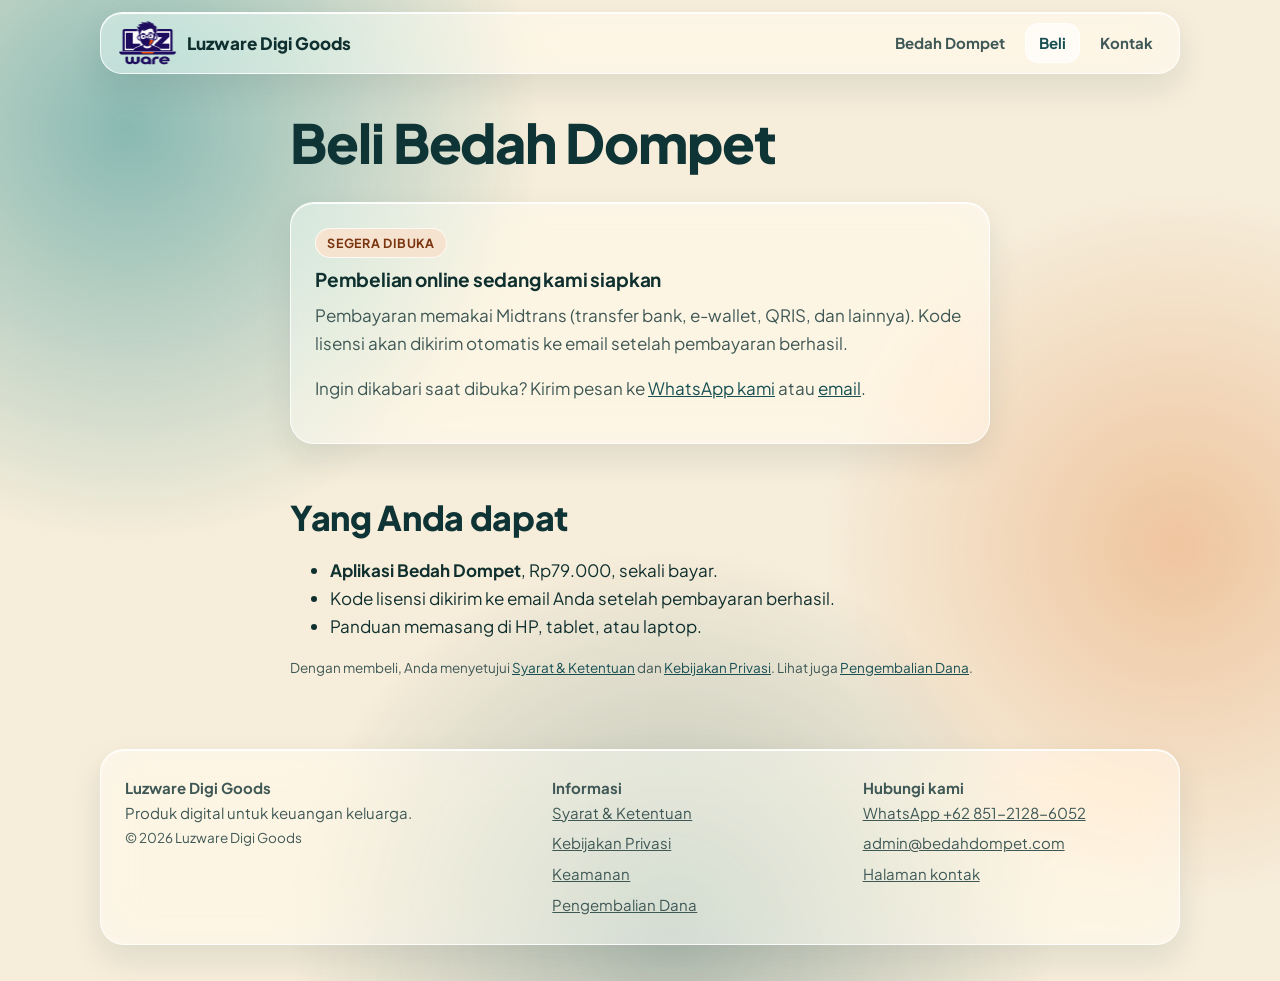
==== commit 54ccf303: "Kontak email situs: admin@bedahdompet.com Co-Authored-By: Claude Opus 5.5 <noreply@anthropic.com> Cl" ====
--- a/beli/index.html
+++ b/beli/index.html
@@ -38,7 +38,7 @@
     <span class="label">Segera dibuka</span>
     <h3 style="margin-top:10px">Pembelian online sedang kami siapkan</h3>
     <p class="muted">Pembayaran memakai Midtrans (transfer bank, e-wallet, QRIS, dan lainnya). Kode lisensi akan dikirim otomatis ke email setelah pembayaran berhasil.</p>
-    <p class="muted">Ingin dikabari saat dibuka? Kirim pesan ke <a href="https://wa.me/6285121286052?text=Halo%2C%20saya%20ingin%20dikabari%20saat%20Bedah%20Dompet%20dibuka">WhatsApp kami</a> atau <a href="mailto:luzwaredigigoods@gmail.com">email</a>.</p>
+    <p class="muted">Ingin dikabari saat dibuka? Kirim pesan ke <a href="https://wa.me/6285121286052?text=Halo%2C%20saya%20ingin%20dikabari%20saat%20Bedah%20Dompet%20dibuka">WhatsApp kami</a> atau <a href="mailto:admin@bedahdompet.com">email</a>.</p>
   </div>
   <form id="formBeli" class="kartu" hidden novalidate>
     <p id="modeUji" class="cat" hidden><b>Mode uji coba (Sandbox).</b> Pembayaran tidak sungguhan; pakai simulator Midtrans.</p>
@@ -80,7 +80,7 @@
     <li><a href="/pengembalian-dana/">Pengembalian Dana</a></li></ul></div>
   <div><b>Hubungi kami</b><ul>
     <li><a href="https://wa.me/6285121286052">WhatsApp +62 851-2128-6052</a></li>
-    <li><a href="mailto:luzwaredigigoods@gmail.com">luzwaredigigoods@gmail.com</a></li>
+    <li><a href="mailto:admin@bedahdompet.com">admin@bedahdompet.com</a></li>
     <li><a href="/kontak/">Halaman kontak</a></li></ul></div>
 </div></footer>
 <script src="/gerak.js" defer></script>
